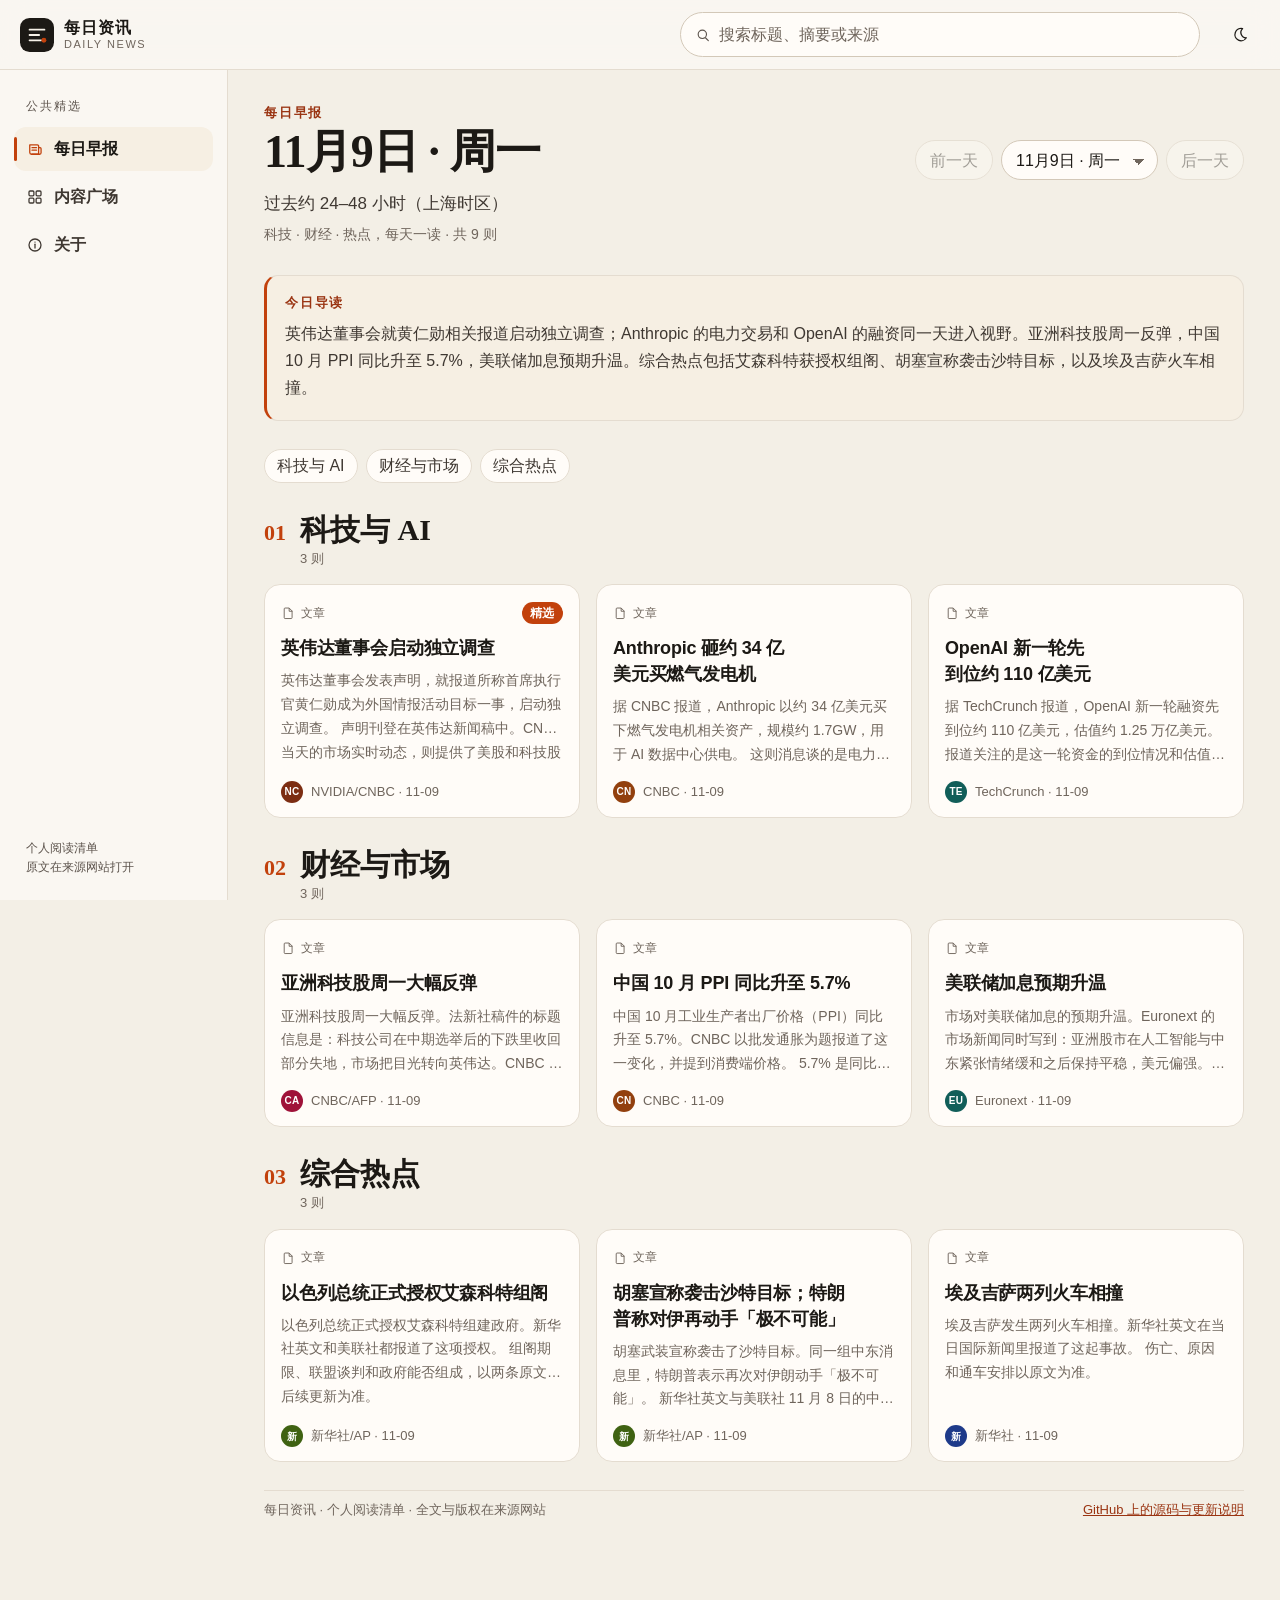
==== index.html @ 3d808246 "Add the 每日资讯 static reader for GitHub Pages Ship a Chinese daily brief (早报, 内容广场, 详情, 关于) that reads" ====
<!DOCTYPE html>
<html lang="zh-Hans">
<head>
  <meta charset="utf-8">
  <meta name="viewport" content="width=device-width, initial-scale=1">
  <title>每日资讯</title>
  <meta name="description" content="科技 · 财经 · 热点，每天一读。个人维护的每日新闻早报。">
  <meta name="theme-color" content="#faf7f2">
  <script>
    (function () {
      try {
        if (location.pathname === '/daily-news') {
          location.replace('/daily-news/' + location.search + location.hash);
          return;
        }
      } catch (e) {}
      try {
        if (localStorage.getItem('dn-theme') === 'dark') {
          document.documentElement.setAttribute('data-theme', 'dark');
        }
      } catch (e) {}
    })();
  </script>
  <style>
    html { background: #f3efe6; }
    html[data-theme="dark"] { background: #141311; }
  </style>
  <link rel="stylesheet" href="css/styles.css">
  <link rel="icon" href="favicon.svg" type="image/svg+xml">
  <link rel="manifest" href="site.webmanifest">
</head>
<body>
  <a class="skip" href="#main">跳到主要内容</a>
  <header class="topbar">
    <button class="icon-btn menu-btn" type="button" data-action="menu" aria-expanded="false" aria-controls="sidenav" aria-label="打开导航">
      <svg viewBox="0 0 24 24" aria-hidden="true" class="i"><path d="M4 7h16M4 12h16M4 17h16" fill="none" stroke="currentColor" stroke-width="1.7" stroke-linecap="round"/></svg>
    </button>
    <a class="brand" href="#/" id="brand-link">
      <svg class="logo-mark" viewBox="0 0 32 32" aria-hidden="true">
        <rect class="tile" width="32" height="32" rx="9" fill="#1c1915"/>
        <path class="line" d="M9 11h14M9 16h9M9 21h11" stroke="#f6f1e8" stroke-width="1.7" stroke-linecap="round"/>
        <circle cx="22.5" cy="21" r="2.3" fill="#c2410c"/>
      </svg>
      <span class="brand-text">
        <span class="brand-name">每日资讯</span>
        <span class="brand-en">Daily News</span>
      </span>
    </a>
    <form class="search" id="search-form" role="search">
      <svg viewBox="0 0 24 24" aria-hidden="true" class="search-ico"><circle cx="11" cy="11" r="6.25" fill="none" stroke="currentColor" stroke-width="1.7"/><path d="M16 16.5L20 20.5" fill="none" stroke="currentColor" stroke-width="1.7" stroke-linecap="round"/></svg>
      <label class="visually-hidden" for="q">搜索标题、摘要或来源</label>
      <input id="q" type="search" placeholder="搜索标题、摘要或来源" autocomplete="off" enterkeyhint="search">
      <button class="icon-btn clear-btn" type="button" id="clear-q" data-action="clear-search" hidden aria-label="清除搜索">
        <svg viewBox="0 0 24 24" aria-hidden="true" class="i"><path d="M7 7l10 10M17 7L7 17" fill="none" stroke="currentColor" stroke-width="1.7" stroke-linecap="round"/></svg>
      </button>
    </form>
    <div class="tools">
      <button class="icon-btn" type="button" data-action="theme" aria-label="切换为深色">
        <svg class="icon-moon" viewBox="0 0 24 24" aria-hidden="true"><path d="M15.5 3.5a8.2 8.2 0 1 0 5 12.2A7 7 0 0 1 15.5 3.5z" fill="none" stroke="currentColor" stroke-width="1.7" stroke-linejoin="round"/></svg>
        <svg class="icon-sun" viewBox="0 0 24 24" aria-hidden="true"><circle cx="12" cy="12" r="3.2" fill="none" stroke="currentColor" stroke-width="1.7"/><path d="M12 3.5v2.2M12 18.3V20.5M3.5 12h2.2M18.3 12h2.2M6 6l1.6 1.6M16.4 16.4L18 18M18 6l-1.6 1.6M7.6 16.4L6 18" fill="none" stroke="currentColor" stroke-width="1.7" stroke-linecap="round"/></svg>
      </button>
    </div>
  </header>
  <button class="scrim" id="scrim" type="button" data-action="close-menu" hidden aria-label="关闭导航"></button>
  <div class="shell">
    <nav class="sidenav" id="sidenav" aria-label="主导航">
      <p class="nav-label" id="nav-public">公共精选</p>
      <ul class="nav-list" aria-labelledby="nav-public">
        <li>
          <a class="nav-link" href="#/" data-nav="brief">
            <svg class="nav-ico" viewBox="0 0 24 24" aria-hidden="true"><path fill="none" stroke="currentColor" stroke-width="1.7" stroke-linejoin="round" d="M5 6.5h10.2A1.6 1.6 0 0 1 16.8 8.1V19H7.4A2.4 2.4 0 0 1 5 16.6V6.5z"/><path fill="none" stroke="currentColor" stroke-width="1.7" d="M16.8 10.2h2A1.3 1.3 0 0 1 20.1 11.5V17a2 2 0 0 1-2 2H7.4"/><path fill="none" stroke="currentColor" stroke-width="1.7" stroke-linecap="round" d="M8 10.2h6M8 13.6h6"/></svg>
            每日早报
          </a>
        </li>
        <li>
          <a class="nav-link" href="#/explore" data-nav="explore">
            <svg class="nav-ico" viewBox="0 0 24 24" aria-hidden="true"><rect x="4" y="4" width="6.5" height="6.5" rx="1.4" fill="none" stroke="currentColor" stroke-width="1.7"/><rect x="13.5" y="4" width="6.5" height="6.5" rx="1.4" fill="none" stroke="currentColor" stroke-width="1.7"/><rect x="4" y="13.5" width="6.5" height="6.5" rx="1.4" fill="none" stroke="currentColor" stroke-width="1.7"/><rect x="13.5" y="13.5" width="6.5" height="6.5" rx="1.4" fill="none" stroke="currentColor" stroke-width="1.7"/></svg>
            内容广场
          </a>
        </li>
        <li>
          <a class="nav-link" href="#/about" data-nav="about">
            <svg class="nav-ico" viewBox="0 0 24 24" aria-hidden="true"><circle cx="12" cy="12" r="8" fill="none" stroke="currentColor" stroke-width="1.7"/><path stroke="currentColor" stroke-width="1.7" stroke-linecap="round" d="M12 11v5"/><circle cx="12" cy="8.1" r="0.9" fill="currentColor"/></svg>
            关于
          </a>
        </li>
      </ul>
      <p class="nav-foot">个人阅读清单<br>原文在来源网站打开</p>
    </nav>
    <main id="main" tabindex="-1">
      <p class="loading">正在整理今天的早报…</p>
      <noscript><p class="noscript">需要启用 JavaScript 才能阅读。内容在 data/digests.json。</p></noscript>
    </main>
  </div>
  <script src="js/app.js" defer></script>
</body>
</html>
---- css/styles.css ----
:root {
  --bg: #f3efe6;
  --bg-elev: #faf7f2;
  --surface: #fffcf8;
  --ink: #1c1915;
  --ink-soft: #3f3832;
  --muted: #6f655c;
  --faint: #5c534c;
  --line: #e4dcd0;
  --line-strong: #d3c8b8;
  --accent: #c2410c;
  --accent-strong: #9a3412;
  --tint: #f6efe3;
  --pill-bg: #c2410c;
  --pill-fg: #ffffff;
  --shadow: 0 16px 40px rgba(60, 40, 20, 0.06);
  --header-h: 68px;
  --sidebar-w: 228px;
  --radius: 16px;
  --sans: "PingFang SC", "Hiragino Sans GB", "Noto Sans SC", "Microsoft YaHei", "WenQuanYi Micro Hei", "Droid Sans Fallback", "Segoe UI", sans-serif;
  --serif: "Songti SC", "Noto Serif SC", "Noto Serif CJK SC", "Source Han Serif SC", "STSong", "PMingLiU", "PingFang SC", "Noto Sans SC", "Microsoft YaHei", "WenQuanYi Micro Hei", serif;
  color-scheme: light;
  background: var(--bg);
  color: var(--ink);
}

[data-theme="dark"] {
  --bg: #141311;
  --bg-elev: #1c1a17;
  --surface: #24211d;
  --ink: #f4efe8;
  --ink-soft: #e7dfd4;
  --muted: #cbbbaa;
  --faint: #a89886;
  --line: #3a342c;
  --line-strong: #4d453c;
  --accent: #fb923c;
  --accent-strong: #fdba74;
  --tint: #2a231c;
  --shadow: 0 16px 40px rgba(0, 0, 0, 0.35);
  color-scheme: dark;
}

*,
*::before,
*::after { box-sizing: border-box; }

html { scroll-behavior: smooth; }

body {
  margin: 0;
  min-height: 100vh;
  background: var(--bg);
  color: var(--ink);
  font-family: var(--sans);
  font-size: 16px;
  line-height: 1.7;
  text-rendering: optimizeLegibility;
}

h1, h2, h3, p { margin: 0; }
ul { margin: 0; padding: 0; list-style: none; }
button, input, select { font: inherit; color: inherit; }
button { background: none; border: 0; padding: 0; cursor: pointer; }
img, svg { display: block; }
a { color: inherit; }

:focus { outline: none; }
:focus-visible {
  outline: 2px solid var(--accent);
  outline-offset: 3px;
}

::selection {
  background: #ffd7c2;
  color: #1c1915;
}

[data-theme="dark"] ::selection {
  background: #7c2d12;
  color: #fff7ed;
}

.visually-hidden {
  position: absolute;
  width: 1px;
  height: 1px;
  padding: 0;
  margin: -1px;
  overflow: hidden;
  clip: rect(0, 0, 0, 0);
  white-space: nowrap;
  border: 0;
}

.skip {
  position: absolute;
  left: 12px;
  top: 8px;
  transform: translateY(-160%);
  background: var(--ink);
  color: var(--bg);
  padding: 8px 12px;
  border-radius: 8px;
  z-index: 80;
  text-decoration: none;
}
.skip:focus { transform: none; }

.topbar {
  position: sticky;
  top: 0;
  z-index: 50;
  display: grid;
  grid-template-columns: auto minmax(160px, 1fr) auto;
  grid-template-areas: "brand search tools";
  gap: 16px 20px;
  align-items: center;
  padding: 12px 20px;
  background: color-mix(in srgb, var(--bg-elev) 92%, transparent);
  border-bottom: 1px solid var(--line);
  backdrop-filter: blur(14px);
}

.menu-btn { grid-area: menu; display: none; }
.brand {
  grid-area: brand;
  display: flex;
  align-items: center;
  gap: 10px;
  min-width: 0;
  text-decoration: none;
  color: inherit;
}
.logo-mark { width: 34px; height: 34px; flex: none; }
.brand-name {
  display: block;
  font-weight: 700;
  font-size: 16px;
  letter-spacing: 0.06em;
  line-height: 1.2;
}
.brand-en {
  display: block;
  margin-top: 1px;
  color: var(--muted);
  font-size: 11px;
  letter-spacing: 0.14em;
  text-transform: uppercase;
  line-height: 1.2;
}

.search {
  grid-area: search;
  justify-self: end;
  width: min(520px, 100%);
  display: flex;
  align-items: center;
  gap: 8px;
  min-height: 42px;
  padding: 0 6px 0 14px;
  border: 1px solid var(--line-strong);
  border-radius: 999px;
  background: var(--surface);
}
.search-ico { width: 16px; height: 16px; color: var(--faint); flex: none; }
.search input {
  flex: 1;
  min-width: 0;
  border: 0;
  background: transparent;
  padding: 8px 0;
  font-size: 16px;
}
.search input:focus { outline: none; }
.search input::-webkit-search-cancel-button { display: none; }
.search input::placeholder { color: var(--muted); opacity: 1; }
.search:focus-within {
  border-color: var(--accent);
  outline: 2px solid var(--accent);
  outline-offset: 2px;
}
.clear-btn { width: 32px; height: 32px; }

.tools { grid-area: tools; display: flex; align-items: center; }

.icon-btn {
  width: 40px;
  height: 40px;
  display: inline-flex;
  align-items: center;
  justify-content: center;
  border-radius: 999px;
  color: var(--ink);
}
.icon-btn:hover { background: var(--tint); }
.icon-btn .i,
.icon-btn svg { width: 18px; height: 18px; }
.menu-btn { display: none; }
[hidden] { display: none !important; }
.icon-sun { display: none; }
[data-theme="dark"] .icon-moon { display: none; }
[data-theme="dark"] .icon-sun { display: block; }
[data-theme="dark"] .logo-mark .tile { fill: #f4efe8; }
[data-theme="dark"] .logo-mark .line { stroke: #1c1915; }

.shell {
  display: grid;
  grid-template-columns: var(--sidebar-w) minmax(0, 1fr);
  align-items: start;
}

.sidenav {
  position: sticky;
  top: var(--header-h);
  height: calc(100vh - var(--header-h));
  display: flex;
  flex-direction: column;
  padding: 22px 14px 18px;
  border-right: 1px solid var(--line);
  background: var(--bg-elev);
  overflow: auto;
}
.nav-label {
  margin: 4px 12px 10px;
  color: var(--faint);
  font-size: 12px;
  letter-spacing: 0.16em;
}
.nav-list { display: flex; flex-direction: column; gap: 4px; }
.nav-link {
  position: relative;
  display: flex;
  align-items: center;
  gap: 10px;
  min-height: 44px;
  padding: 0 12px;
  border-radius: 12px;
  color: var(--ink-soft);
  text-decoration: none;
  font-weight: 600;
}
.nav-ico { width: 18px; height: 18px; flex: none; }
.nav-link:hover { background: var(--tint); color: var(--ink); }
.nav-link[aria-current="page"] {
  background: var(--tint);
  color: var(--ink);
  font-weight: 700;
}
.nav-link[aria-current="page"]::before {
  content: "";
  position: absolute;
  left: 0;
  top: 10px;
  bottom: 10px;
  width: 3px;
  border-radius: 999px;
  background: var(--accent);
}
.nav-link[aria-current="page"] .nav-ico { color: var(--accent); }
.nav-foot {
  margin-top: auto;
  padding: 16px 12px 4px;
  color: var(--faint);
  font-size: 12px;
  line-height: 1.65;
}

.scrim {
  position: fixed;
  inset: 0;
  z-index: 40;
  border: 0;
  background: rgba(28, 24, 20, 0.38);
  cursor: pointer;
}

main { min-width: 0; padding: 32px 36px 80px; outline: none; }
.page {
  max-width: 1080px;
  display: flex;
  flex-direction: column;
  gap: 28px;
  container-type: inline-size;
}
.page-narrow { max-width: 740px; }

.loading, .noscript { color: var(--muted); padding: 40px 0; }

.eyebrow, .lede-kicker {
  color: var(--accent-strong);
  font-size: 13px;
  font-weight: 700;
  letter-spacing: 0.14em;
}
h1 {
  font-family: var(--serif);
  font-weight: 600;
  font-size: clamp(32px, 4vw, 46px);
  line-height: 1.22;
  letter-spacing: -0.02em;
  text-wrap: balance;
}
main h1:focus,
main h1:focus-visible { outline: none; }
.hero-top {
  display: flex;
  justify-content: space-between;
  align-items: flex-end;
  gap: 20px 28px;
  flex-wrap: wrap;
}
.dek { margin-top: 10px; color: var(--ink-soft); font-size: 17px; max-width: 40rem; }
.subdek { margin-top: 4px; color: var(--muted); font-size: 14px; }

.day-switch { display: flex; align-items: center; gap: 8px; flex-wrap: wrap; }
.day-btn {
  min-height: 40px;
  padding: 0 14px;
  border-radius: 999px;
  border: 1px solid var(--line-strong);
  background: var(--surface);
  color: var(--ink);
  text-decoration: none;
  display: inline-flex;
  align-items: center;
  cursor: pointer;
}
.day-btn:hover { border-color: var(--ink); }
.day-btn:disabled { opacity: 0.38; cursor: not-allowed; }
.day-select {
  min-height: 40px;
  max-width: 100%;
  border-radius: 999px;
  border: 1px solid var(--line-strong);
  background-color: var(--surface);
  color: var(--ink);
  padding: 0 36px 0 14px;
  appearance: none;
  background-image: linear-gradient(45deg, transparent 50%, var(--muted) 50%), linear-gradient(135deg, var(--muted) 50%, transparent 50%);
  background-position: calc(100% - 18px) 18px, calc(100% - 12px) 18px;
  background-size: 6px 6px, 6px 6px;
  background-repeat: no-repeat;
}

.lede {
  background: var(--tint);
  border: 1px solid var(--line);
  border-left: 3px solid var(--accent);
  border-radius: 14px;
  padding: 16px 18px 18px;
}
.lede-kicker { margin-bottom: 6px; }
.lede p:last-child { color: var(--ink-soft); }

.jump { display: flex; flex-wrap: wrap; gap: 8px; }
.jump button {
  min-height: 34px;
  padding: 0 12px;
  border-radius: 999px;
  border: 1px solid var(--line);
  background: var(--surface);
  color: var(--ink-soft);
}
.jump button:hover { border-color: var(--accent); color: var(--accent-strong); }

.cat-block { scroll-margin-top: calc(var(--header-h) + 16px); display: flex; flex-direction: column; gap: 14px; }
.section-head { display: flex; align-items: baseline; gap: 14px; }
.section-index {
  font-family: var(--serif);
  color: var(--accent);
  font-size: 22px;
  font-weight: 600;
}
.section-head h2 {
  font-family: var(--serif);
  font-size: clamp(24px, 3vw, 30px);
  font-weight: 600;
  line-height: 1.25;
}
.section-count { color: var(--muted); font-size: 13px; }

.filters { display: flex; flex-direction: column; gap: 12px; }
.filter-row {
  border: 0;
  margin: 0;
  padding: 0;
  min-inline-size: 0;
  display: flex;
  align-items: flex-start;
  gap: 12px;
}
.filter-row legend {
  padding: 6px 0 0;
  min-width: 3.2em;
  color: var(--muted);
  font-size: 13px;
}
.chips { display: flex; flex-wrap: wrap; gap: 8px; }
.chip {
  display: inline-flex;
  align-items: center;
  min-height: 34px;
  padding: 0 12px;
  border-radius: 999px;
  border: 1px solid var(--line-strong);
  background: var(--surface);
  color: var(--ink-soft);
  text-decoration: none;
  font-size: 14px;
}
.chip:hover { border-color: var(--ink); color: var(--ink); }
.chip[aria-current="true"] {
  background: var(--ink);
  border-color: var(--ink);
  color: var(--bg);
  font-weight: 700;
}
.chip[aria-current="true"]:hover { color: var(--bg); }

.tz-note, .result-line { color: var(--muted); font-size: 13px; }
.result-line { margin-top: -8px; }

.feature {
  border: 1px solid var(--line);
  border-radius: 18px;
  background: var(--surface);
  overflow: hidden;
  box-shadow: var(--shadow);
}
.feature:focus-within,
.card:focus-within,
.link-card:focus-visible {
  outline: 2px solid var(--accent);
  outline-offset: 3px;
}
.feature-link:focus-visible,
.card-link:focus-visible { outline: none; }
.feature-link {
  display: grid;
  grid-template-columns: minmax(0, 1.45fr) minmax(200px, 0.78fr);
  min-height: 300px;
  color: inherit;
  text-decoration: none;
}
.feature-copy {
  padding: 26px 26px 22px;
  display: flex;
  flex-direction: column;
  gap: 12px;
  min-width: 0;
}
.feature-title {
  font-family: var(--serif);
  font-size: clamp(28px, 3vw, 40px);
  line-height: 1.22;
  font-weight: 600;
  letter-spacing: -0.02em;
  text-wrap: balance;
}
.feature-excerpt {
  color: var(--ink-soft);
  font-size: 16px;
  line-height: 1.7;
  display: -webkit-box;
  -webkit-line-clamp: 4;
  -webkit-box-orient: vertical;
  overflow: hidden;
}
.feature-copy .card-meta { margin-top: auto; }
.feature-cover {
  background:
    radial-gradient(circle at 84% 16%, rgba(194, 65, 12, 0.95), transparent 42%),
    linear-gradient(165deg, #2a211c 0%, #1c1915 58%, #3d261c 100%);
  color: #f6f1e8;
  padding: 22px;
  display: flex;
  flex-direction: column;
  justify-content: space-between;
  gap: 18px;
  min-height: 220px;
}
.feature-cover-top,
.feature-cover-bottom { font-size: 13px; letter-spacing: 0.12em; opacity: 0.86; }
.feature-cover-date {
  font-family: var(--serif);
  font-size: clamp(48px, 5vw, 68px);
  line-height: 0.88;
  letter-spacing: -0.04em;
}

.grid {
  display: grid;
  grid-template-columns: repeat(3, minmax(0, 1fr));
  gap: 16px;
}
.card {
  height: 100%;
  background: var(--surface);
  border: 1px solid var(--line);
  border-radius: var(--radius);
}
.card-link {
  display: flex;
  flex-direction: column;
  height: 100%;
  padding: 16px 16px 14px;
  color: inherit;
  text-decoration: none;
}
.card-top {
  display: flex;
  justify-content: space-between;
  align-items: center;
  gap: 8px;
  min-height: 24px;
}
.type {
  display: inline-flex;
  align-items: center;
  gap: 6px;
  color: var(--muted);
  font-size: 12px;
  letter-spacing: 0.04em;
}
.type .i { width: 14px; height: 14px; flex: none; }
.pill {
  display: inline-flex;
  align-items: center;
  height: 22px;
  padding: 0 8px;
  border-radius: 999px;
  background: var(--pill-bg);
  color: var(--pill-fg);
  font-size: 12px;
  font-weight: 700;
  letter-spacing: 0.06em;
  text-decoration: none;
  flex: none;
}
.card-title {
  margin-top: 10px;
  font-size: 18px;
  line-height: 1.45;
  font-weight: 700;
  letter-spacing: -0.01em;
  text-wrap: balance;
}
.card-excerpt {
  margin-top: 8px;
  flex: 1;
  color: var(--muted);
  font-size: 14px;
  line-height: 1.7;
  display: -webkit-box;
  -webkit-line-clamp: 3;
  -webkit-box-orient: vertical;
  overflow: hidden;
  min-height: calc(1.7em * 3);
}
.card-meta {
  display: flex;
  align-items: center;
  gap: 8px;
  margin-top: 14px;
  color: var(--muted);
  font-size: 13px;
  min-width: 0;
}
.card-meta span:last-child {
  overflow: hidden;
  text-overflow: ellipsis;
  white-space: nowrap;
}
.avatar {
  width: 22px;
  height: 22px;
  border-radius: 50%;
  display: inline-flex;
  align-items: center;
  justify-content: center;
  color: #fff;
  font-size: 10px;
  font-weight: 700;
  letter-spacing: 0.02em;
  flex: none;
}
.avatar.lg { width: 36px; height: 36px; font-size: 13px; }

.back { margin-bottom: -8px; }
.back-link {
  display: inline-flex;
  align-items: center;
  gap: 6px;
  color: var(--muted);
  text-decoration: none;
  font-size: 14px;
}
.back-link:hover { color: var(--accent-strong); }
.kicker-row { display: flex; align-items: center; gap: 8px; flex-wrap: wrap; }
.kicker-link {
  color: var(--accent-strong);
  text-decoration: none;
  font-size: 13px;
  font-weight: 700;
  letter-spacing: 0.08em;
}
.article-head { display: flex; flex-direction: column; gap: 12px; }
.byline {
  display: flex;
  align-items: center;
  gap: 8px 12px;
  flex-wrap: wrap;
  color: var(--muted);
  font-size: 14px;
}
.text-link { color: var(--accent-strong); text-decoration: none; }
.text-link:hover { text-decoration: underline; }
.fine { color: var(--muted); font-size: 13px; }
code {
  font-family: ui-monospace, "SFMono-Regular", Menlo, Consolas, monospace;
  font-size: 0.92em;
  background: var(--tint);
  padding: 0.1em 0.4em;
  border-radius: 6px;
}
.aside-title {
  font-family: var(--serif);
  font-size: 22px;
  font-weight: 600;
  margin: 18px 0 10px;
}
.prose { display: flex; flex-direction: column; gap: 1em; }
.prose p { font-size: 18px; line-height: 1.9; color: var(--ink-soft); }
.sources { display: flex; flex-direction: column; gap: 12px; }
.sources h2 {
  font-family: var(--serif);
  font-size: 26px;
  font-weight: 600;
}
.link-list { display: flex; flex-direction: column; gap: 10px; }
.link-card {
  display: flex;
  align-items: center;
  gap: 12px;
  padding: 14px 16px;
  border: 1px solid var(--line);
  border-radius: 14px;
  background: var(--surface);
  text-decoration: none;
  color: inherit;
}
.link-card .grow { flex: 1; min-width: 0; }
.link-title { display: block; font-weight: 700; line-height: 1.45; }
.link-site { display: block; margin-top: 2px; color: var(--muted); font-size: 13px; }
.newtab {
  color: var(--accent-strong);
  font-size: 13px;
  white-space: nowrap;
}
.link-card:hover { border-color: var(--accent); }

.pager {
  display: grid;
  grid-template-columns: 1fr 1fr;
  gap: 12px;
}
.pager.single { grid-template-columns: 1fr; }
.pager a {
  display: flex;
  flex-direction: column;
  gap: 6px;
  min-height: 96px;
  padding: 14px 16px;
  border: 1px solid var(--line);
  border-radius: 14px;
  background: var(--surface);
  text-decoration: none;
  color: inherit;
}
.pager a.next { align-items: flex-end; text-align: right; }
.pager span { color: var(--muted); font-size: 13px; }
.pager strong { font-weight: 700; line-height: 1.45; }

.empty {
  padding: 28px 8px 8px;
  display: flex;
  flex-direction: column;
  align-items: flex-start;
  gap: 10px;
}
.empty h2 { font-family: var(--serif); font-size: 28px; font-weight: 600; }
.empty p { color: var(--muted); max-width: 36rem; }

.btn {
  display: inline-flex;
  align-items: center;
  justify-content: center;
  min-height: 40px;
  padding: 0 16px;
  border: 0;
  border-radius: 999px;
  background: var(--ink);
  color: var(--bg);
  text-decoration: none;
  font-weight: 700;
  cursor: pointer;
}
.btn:hover { opacity: 0.9; }

.about-layout {
  display: grid;
  grid-template-columns: minmax(0, 1.45fr) minmax(220px, 0.7fr);
  gap: 28px;
  align-items: start;
}
.about-copy { display: flex; flex-direction: column; gap: 14px; color: var(--ink-soft); }
.about-copy h2 { font-family: var(--serif); font-size: 22px; color: var(--ink); font-weight: 600; margin-top: 8px; }
.about-list { display: flex; flex-direction: column; gap: 8px; padding-left: 0; }
.about-list li { padding-left: 14px; position: relative; }
.about-list li::before {
  content: "";
  position: absolute;
  left: 0;
  top: 0.7em;
  width: 6px;
  height: 6px;
  border-radius: 50%;
  background: var(--accent);
}
.stats { display: grid; grid-template-columns: 1fr 1fr; gap: 10px; }
.stat {
  background: var(--surface);
  border: 1px solid var(--line);
  border-radius: 14px;
  padding: 14px 14px 12px;
}
.stat b {
  display: block;
  font-family: var(--serif);
  font-size: 20px;
  font-weight: 600;
  line-height: 1.35;
  word-break: keep-all;
}
.stat span { color: var(--muted); font-size: 13px; }

.site-foot {
  display: flex;
  flex-wrap: wrap;
  justify-content: space-between;
  gap: 8px 18px;
  padding-top: 8px;
  border-top: 1px solid var(--line);
  color: var(--muted);
  font-size: 13px;
}
.site-foot a { color: var(--accent-strong); }

@container (max-width: 820px) {
  .grid { grid-template-columns: repeat(2, minmax(0, 1fr)); }
  .feature-link { grid-template-columns: 1fr; }
  .feature-cover { order: -1; min-height: 132px; }
  .about-layout { grid-template-columns: 1fr; }
}
@container (max-width: 520px) {
  .grid { grid-template-columns: 1fr; }
  .pager { grid-template-columns: 1fr; }
  .filter-row { flex-direction: column; gap: 6px; }
}

@media (max-width: 1100px) {
  .grid { grid-template-columns: repeat(2, minmax(0, 1fr)); }
}
@media (max-width: 860px) {
  .menu-btn { display: inline-flex; }
  .topbar {
    grid-template-columns: auto minmax(0, 1fr) auto;
    grid-template-areas:
      "menu brand tools"
      "search search search";
    gap: 10px 12px;
    padding: 10px 14px 12px;
  }
  .search { justify-self: stretch; width: 100%; max-width: none; }
  .shell { grid-template-columns: 1fr; }
  .sidenav {
    position: fixed;
    z-index: 45;
    top: var(--header-h);
    left: 0;
    bottom: 0;
    width: min(86vw, 300px);
    height: auto;
    transform: translateX(-105%);
    transition: transform 0.2s ease;
    box-shadow: var(--shadow);
  }
  .sidenav.is-open { transform: none; }
  main { padding: 22px 16px 64px; }
  body.nav-open { overflow: hidden; }
  .brand-en { display: none; }
}
@media (max-width: 720px) {
  .grid { grid-template-columns: 1fr; }
  .hero-top { align-items: stretch; }
  .day-switch { width: 100%; }
  .day-select { flex: 1; }
  .feature-link { grid-template-columns: 1fr; }
  .feature-cover { order: -1; min-height: 128px; }
  .about-layout { grid-template-columns: 1fr; }
  .pager { grid-template-columns: 1fr; }
  .link-card { align-items: flex-start; flex-wrap: wrap; }
  .newtab { margin-left: 34px; }
}

@media (hover: hover) {
  .card:hover {
    border-color: var(--line-strong);
    box-shadow: var(--shadow);
    transform: translateY(-2px);
  }
  .card { transition: transform 0.18s ease, box-shadow 0.18s ease, border-color 0.18s ease; }
}

@media (prefers-reduced-motion: reduce) {
  html { scroll-behavior: auto; }
  .card, .sidenav { transition: none; }
  .card:hover { transform: none; }
}

@media print {
  .topbar, .sidenav, .scrim, .day-switch, .jump, .filters, .pager, .site-foot, .back { display: none !important; }
  .shell { display: block; }
  main { padding: 0; }
  body { background: #fff; color: #000; }
  .card, .feature, .lede, .link-card { box-shadow: none; }
}
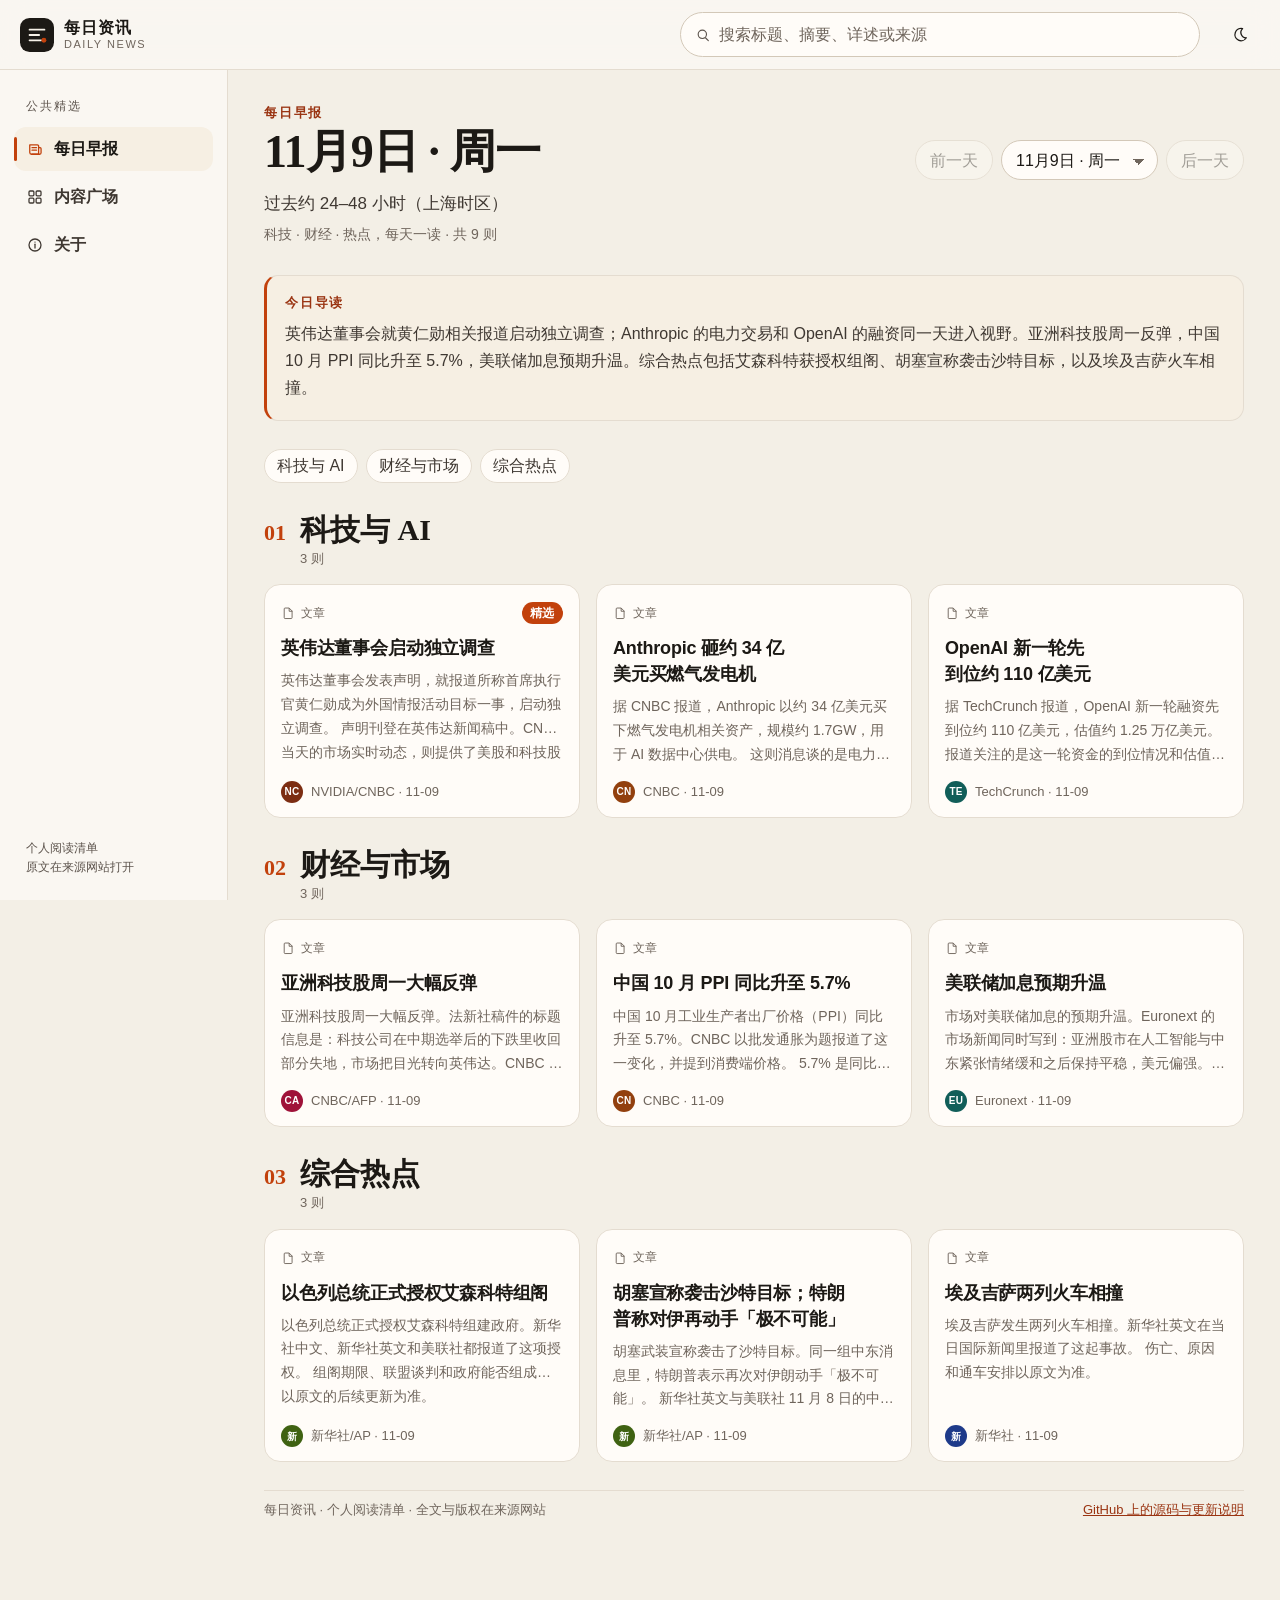
==== commit 6dbb2f79: "Add Chinese share cards, copy link, and optional bodyZh Give the static reader Open Graph and Twitte" ====
--- a/index.html
+++ b/index.html
@@ -5,6 +5,21 @@
   <meta name="viewport" content="width=device-width, initial-scale=1">
   <title>每日资讯</title>
   <meta name="description" content="科技 · 财经 · 热点，每天一读。个人维护的每日新闻早报。">
+  <meta property="og:type" content="website">
+  <meta property="og:locale" content="zh_CN">
+  <meta property="og:site_name" content="每日资讯">
+  <meta property="og:title" content="每日资讯">
+  <meta property="og:description" content="科技 · 财经 · 热点，每天一读。个人维护的每日新闻早报。">
+  <meta property="og:url" content="https://wengqian66.github.io/daily-news/">
+  <meta property="og:image" content="https://wengqian66.github.io/daily-news/assets/og.png">
+  <meta property="og:image:width" content="1200">
+  <meta property="og:image:height" content="630">
+  <meta property="og:image:alt" content="每日资讯：科技、财经、热点，每天一读">
+  <meta name="twitter:card" content="summary_large_image">
+  <meta name="twitter:title" content="每日资讯">
+  <meta name="twitter:description" content="科技 · 财经 · 热点，每天一读。个人维护的每日新闻早报。">
+  <meta name="twitter:image" content="https://wengqian66.github.io/daily-news/assets/og.png">
+  <meta name="twitter:url" content="https://wengqian66.github.io/daily-news/">
   <meta name="theme-color" content="#faf7f2">
   <script>
     (function () {
@@ -48,8 +63,8 @@
     </a>
     <form class="search" id="search-form" role="search">
       <svg viewBox="0 0 24 24" aria-hidden="true" class="search-ico"><circle cx="11" cy="11" r="6.25" fill="none" stroke="currentColor" stroke-width="1.7"/><path d="M16 16.5L20 20.5" fill="none" stroke="currentColor" stroke-width="1.7" stroke-linecap="round"/></svg>
-      <label class="visually-hidden" for="q">搜索标题、摘要或来源</label>
-      <input id="q" type="search" placeholder="搜索标题、摘要或来源" autocomplete="off" enterkeyhint="search">
+      <label class="visually-hidden" for="q">搜索标题、摘要、详述或来源</label>
+      <input id="q" type="search" placeholder="搜索标题、摘要、详述或来源" autocomplete="off" enterkeyhint="search">
       <button class="icon-btn clear-btn" type="button" id="clear-q" data-action="clear-search" hidden aria-label="清除搜索">
         <svg viewBox="0 0 24 24" aria-hidden="true" class="i"><path d="M7 7l10 10M17 7L7 17" fill="none" stroke="currentColor" stroke-width="1.7" stroke-linecap="round"/></svg>
       </button>
--- a/css/styles.css
+++ b/css/styles.css
@@ -614,6 +614,44 @@
   color: var(--muted);
   font-size: 14px;
 }
+.share-row {
+  display: flex;
+  align-items: center;
+  gap: 10px;
+  flex-wrap: wrap;
+}
+.copy-link {
+  min-height: 40px;
+  padding: 0 14px;
+  border: 1px solid var(--line-strong);
+  border-radius: 999px;
+  background: var(--surface);
+  color: var(--ink);
+  font-size: 13px;
+  font-weight: 700;
+}
+.copy-link:hover,
+.copy-link.is-done { border-color: var(--accent); color: var(--accent-strong); }
+.copy-status:empty { display: none; }
+.copy-status {
+  color: var(--accent-strong);
+  font-size: 13px;
+  font-weight: 700;
+}
+.copy-manual {
+  flex-basis: 100%;
+  margin: 0;
+}
+.copy-field {
+  width: 100%;
+  min-height: 42px;
+  padding: 8px 12px;
+  border: 1px solid var(--line-strong);
+  border-radius: 12px;
+  background: var(--surface);
+  color: var(--ink);
+  font-size: 16px;
+}
 .text-link { color: var(--accent-strong); text-decoration: none; }
 .text-link:hover { text-decoration: underline; }
 .fine { color: var(--muted); font-size: 13px; }
@@ -632,17 +670,55 @@
 }
 .prose { display: flex; flex-direction: column; gap: 1em; }
 .prose p { font-size: 18px; line-height: 1.9; color: var(--ink-soft); }
+.body-zh,
 .sources { display: flex; flex-direction: column; gap: 12px; }
+.body-zh { padding-top: 8px; border-top: 1px solid var(--line); }
+.body-zh h2,
 .sources h2 {
   font-family: var(--serif);
   font-size: 26px;
   font-weight: 600;
 }
-.link-list { display: flex; flex-direction: column; gap: 10px; }
+.link-list {
+  display: flex;
+  flex-direction: column;
+  gap: 10px;
+  margin: 0;
+  padding: 0;
+  list-style: none;
+}
+.link-index {
+  width: 1.25em;
+  color: var(--faint);
+  font-size: 13px;
+  font-weight: 700;
+  font-variant-numeric: tabular-nums;
+  flex: none;
+}
+.lang-badge {
+  display: inline-flex;
+  align-items: center;
+  height: 22px;
+  padding: 0 8px;
+  border: 1px solid var(--line-strong);
+  border-radius: 999px;
+  color: var(--ink-soft);
+  font-size: 12px;
+  font-weight: 700;
+  letter-spacing: 0.06em;
+  flex: none;
+}
+.lang-badge[data-lang="zh"] {
+  background: var(--tint);
+  border-color: transparent;
+  color: var(--accent-strong);
+}
 .link-card {
-  display: flex;
-  align-items: center;
-  gap: 12px;
+  display: grid;
+  grid-template-columns: auto minmax(0, 1fr) auto;
+  grid-template-areas: "mark copy side";
+  align-items: center;
+  gap: 8px 12px;
   padding: 14px 16px;
   border: 1px solid var(--line);
   border-radius: 14px;
@@ -650,7 +726,19 @@
   text-decoration: none;
   color: inherit;
 }
-.link-card .grow { flex: 1; min-width: 0; }
+.link-mark {
+  grid-area: mark;
+  display: inline-flex;
+  align-items: center;
+  gap: 10px;
+}
+.link-card .grow { grid-area: copy; min-width: 0; }
+.link-actions {
+  grid-area: side;
+  display: inline-flex;
+  align-items: center;
+  gap: 10px;
+}
 .link-title { display: block; font-weight: 700; line-height: 1.45; }
 .link-site { display: block; margin-top: 2px; color: var(--muted); font-size: 13px; }
 .newtab {
@@ -810,8 +898,14 @@
   .feature-cover { order: -1; min-height: 128px; }
   .about-layout { grid-template-columns: 1fr; }
   .pager { grid-template-columns: 1fr; }
-  .link-card { align-items: flex-start; flex-wrap: wrap; }
-  .newtab { margin-left: 34px; }
+  .link-card {
+    grid-template-columns: auto minmax(0, 1fr);
+    grid-template-areas:
+      "mark copy"
+      "side side";
+    align-items: start;
+  }
+  .link-actions { justify-content: flex-end; }
 }
 
 @media (hover: hover) {
@@ -830,7 +924,7 @@
 }
 
 @media print {
-  .topbar, .sidenav, .scrim, .day-switch, .jump, .filters, .pager, .site-foot, .back { display: none !important; }
+  .topbar, .sidenav, .scrim, .day-switch, .jump, .filters, .pager, .site-foot, .back, .share-row { display: none !important; }
   .shell { display: block; }
   main { padding: 0; }
   body { background: #fff; color: #000; }
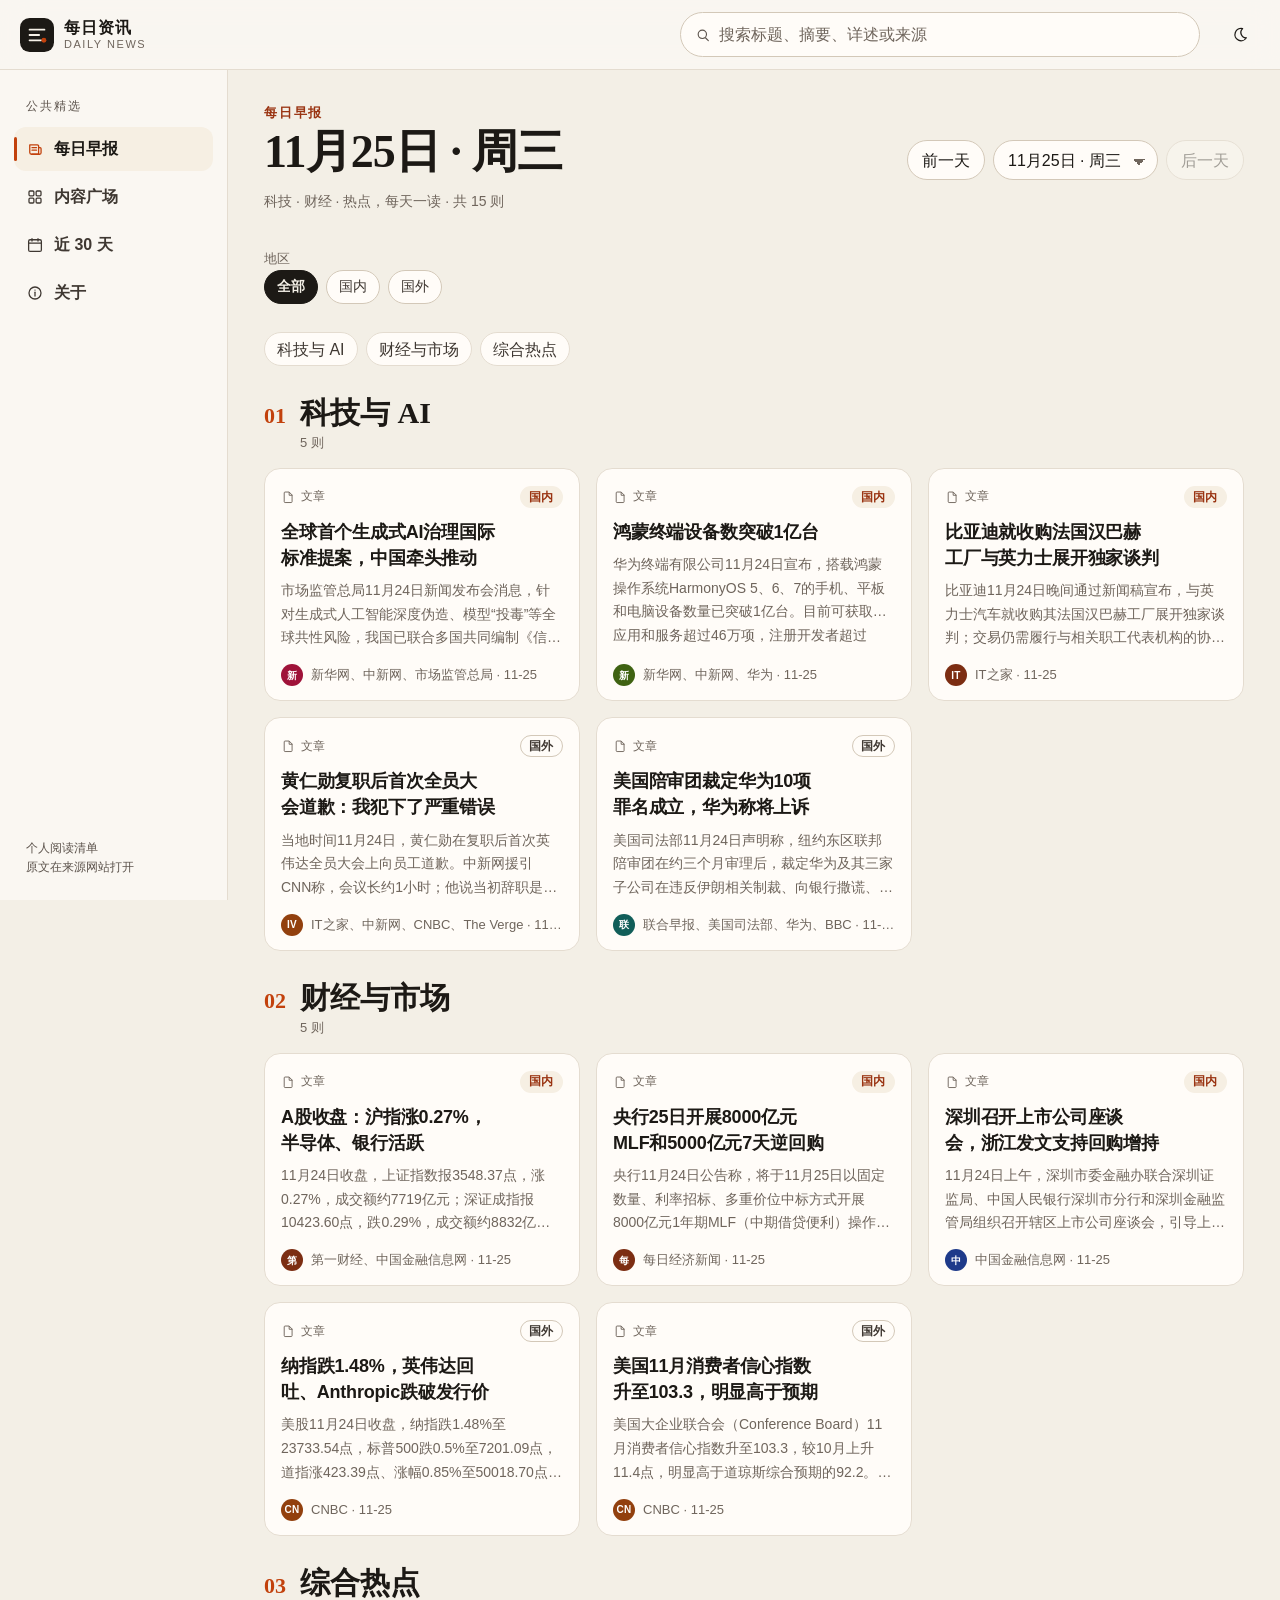
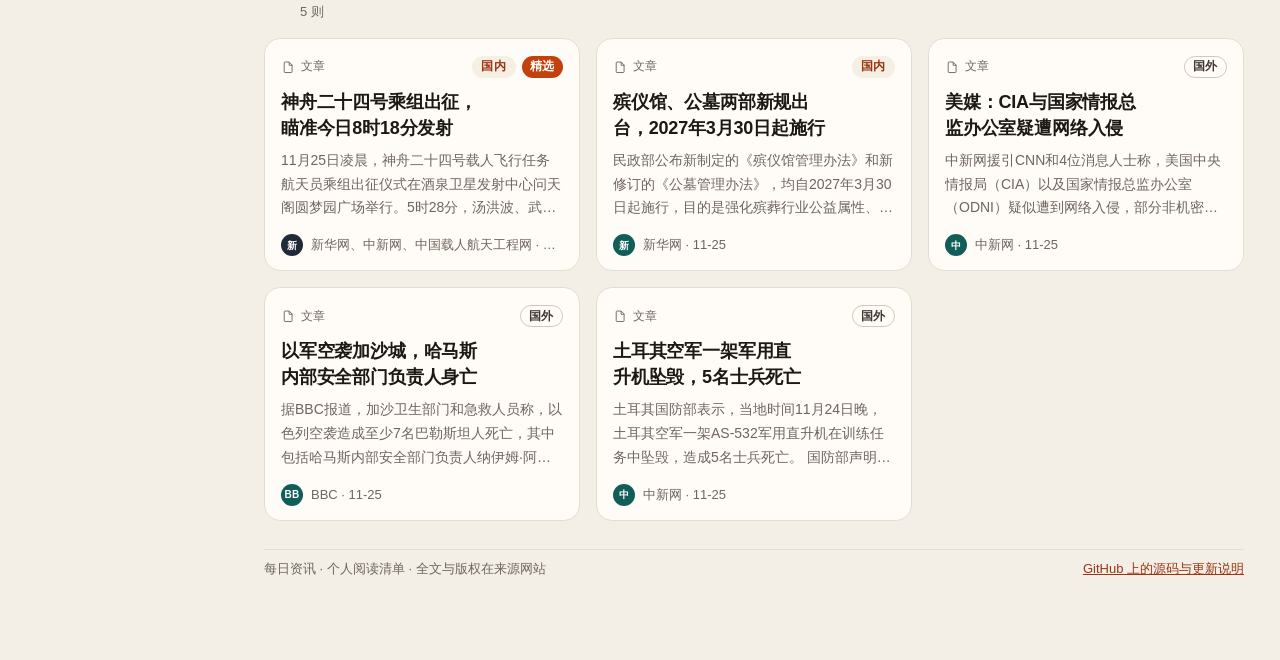
==== commit 4f2ecc88: "Add a 近 30 天 section for topic briefings Publish the 人工智能 last30days report for 2026-10-25 to 2026-1" ====
--- a/index.html
+++ b/index.html
@@ -94,6 +94,12 @@
           </a>
         </li>
         <li>
+          <a class="nav-link" href="#/last30days" data-nav="last30days">
+            <svg class="nav-ico" viewBox="0 0 24 24" aria-hidden="true"><rect x="3.5" y="5" width="17" height="15.5" rx="2" fill="none" stroke="currentColor" stroke-width="1.7"/><path d="M3.5 9.5h17M8 3.5v3.2M16 3.5v3.2" fill="none" stroke="currentColor" stroke-width="1.7" stroke-linecap="round"/></svg>
+            近 30 天
+          </a>
+        </li>
+        <li>
           <a class="nav-link" href="#/about" data-nav="about">
             <svg class="nav-ico" viewBox="0 0 24 24" aria-hidden="true"><circle cx="12" cy="12" r="8" fill="none" stroke="currentColor" stroke-width="1.7"/><path stroke="currentColor" stroke-width="1.7" stroke-linecap="round" d="M12 11v5"/><circle cx="12" cy="8.1" r="0.9" fill="currentColor"/></svg>
             关于
@@ -104,7 +110,7 @@
     </nav>
     <main id="main" tabindex="-1">
       <p class="loading">正在整理今天的早报…</p>
-      <noscript><p class="noscript">需要启用 JavaScript 才能阅读。内容在 data/digests.json。</p></noscript>
+      <noscript><p class="noscript">需要启用 JavaScript 才能阅读。每日早报在 data/digests.json，近 30 天在 data/last30days/。</p></noscript>
     </main>
   </div>
   <script src="js/app.js" defer></script>
--- a/css/styles.css
+++ b/css/styles.css
@@ -514,6 +514,14 @@
   align-items: center;
   gap: 8px;
   min-height: 24px;
+  flex-wrap: wrap;
+}
+.card-marks {
+  display: inline-flex;
+  align-items: center;
+  gap: 6px;
+  margin-left: auto;
+  flex: none;
 }
 .type {
   display: inline-flex;
@@ -670,6 +678,64 @@
 }
 .prose { display: flex; flex-direction: column; gap: 1em; }
 .prose p { font-size: 18px; line-height: 1.9; color: var(--ink-soft); }
+.prose .text-link { color: var(--accent-strong); }
+.report-list { display: flex; flex-direction: column; gap: 16px; }
+.report-list .card-excerpt {
+  -webkit-line-clamp: 4;
+  min-height: 0;
+}
+.report-stack { display: flex; flex-direction: column; gap: 26px; }
+.report-section { display: flex; flex-direction: column; gap: 14px; }
+.masthead-line { color: var(--muted); font-size: 14px; }
+.pull {
+  margin: 0;
+  padding: 14px 16px 16px;
+  background: var(--tint);
+  border: 1px solid var(--line);
+  border-left: 3px solid var(--accent);
+  border-radius: 14px;
+}
+.pull p {
+  font-family: var(--serif);
+  font-size: 17px;
+  line-height: 1.75;
+  color: var(--ink);
+}
+.market-line {
+  margin: 0;
+  padding: 12px 16px;
+  border: 1px dashed var(--line-strong);
+  border-radius: 14px;
+  background: var(--surface);
+}
+.market-line p { color: var(--ink-soft); font-size: 14.5px; line-height: 1.7; }
+.pattern-list {
+  display: flex;
+  flex-direction: column;
+  gap: 12px;
+  margin: 0;
+  padding-left: 1.3em;
+  color: var(--ink-soft);
+}
+.pattern-list li { padding-left: 0.35em; }
+.pattern-list li::marker { color: var(--accent); font-weight: 700; }
+.source-lines {
+  display: flex;
+  flex-direction: column;
+  gap: 8px;
+  margin: 0;
+  padding: 0;
+  list-style: none;
+}
+.source-lines li {
+  padding: 10px 14px;
+  border: 1px solid var(--line);
+  border-radius: 12px;
+  background: var(--surface);
+  color: var(--ink-soft);
+  font-size: 14px;
+  line-height: 1.65;
+}
 .body-zh,
 .sources { display: flex; flex-direction: column; gap: 12px; }
 .body-zh { padding-top: 8px; border-top: 1px solid var(--line); }
@@ -709,6 +775,25 @@
   flex: none;
 }
 .lang-badge[data-lang="zh"] {
+  background: var(--tint);
+  border-color: transparent;
+  color: var(--accent-strong);
+}
+.region-badge {
+  display: inline-flex;
+  align-items: center;
+  height: 22px;
+  padding: 0 8px;
+  border: 1px solid var(--line-strong);
+  border-radius: 999px;
+  background: transparent;
+  color: var(--ink-soft);
+  font-size: 12px;
+  font-weight: 700;
+  letter-spacing: 0.06em;
+  flex: none;
+}
+.region-badge[data-region="cn"] {
   background: var(--tint);
   border-color: transparent;
   color: var(--accent-strong);
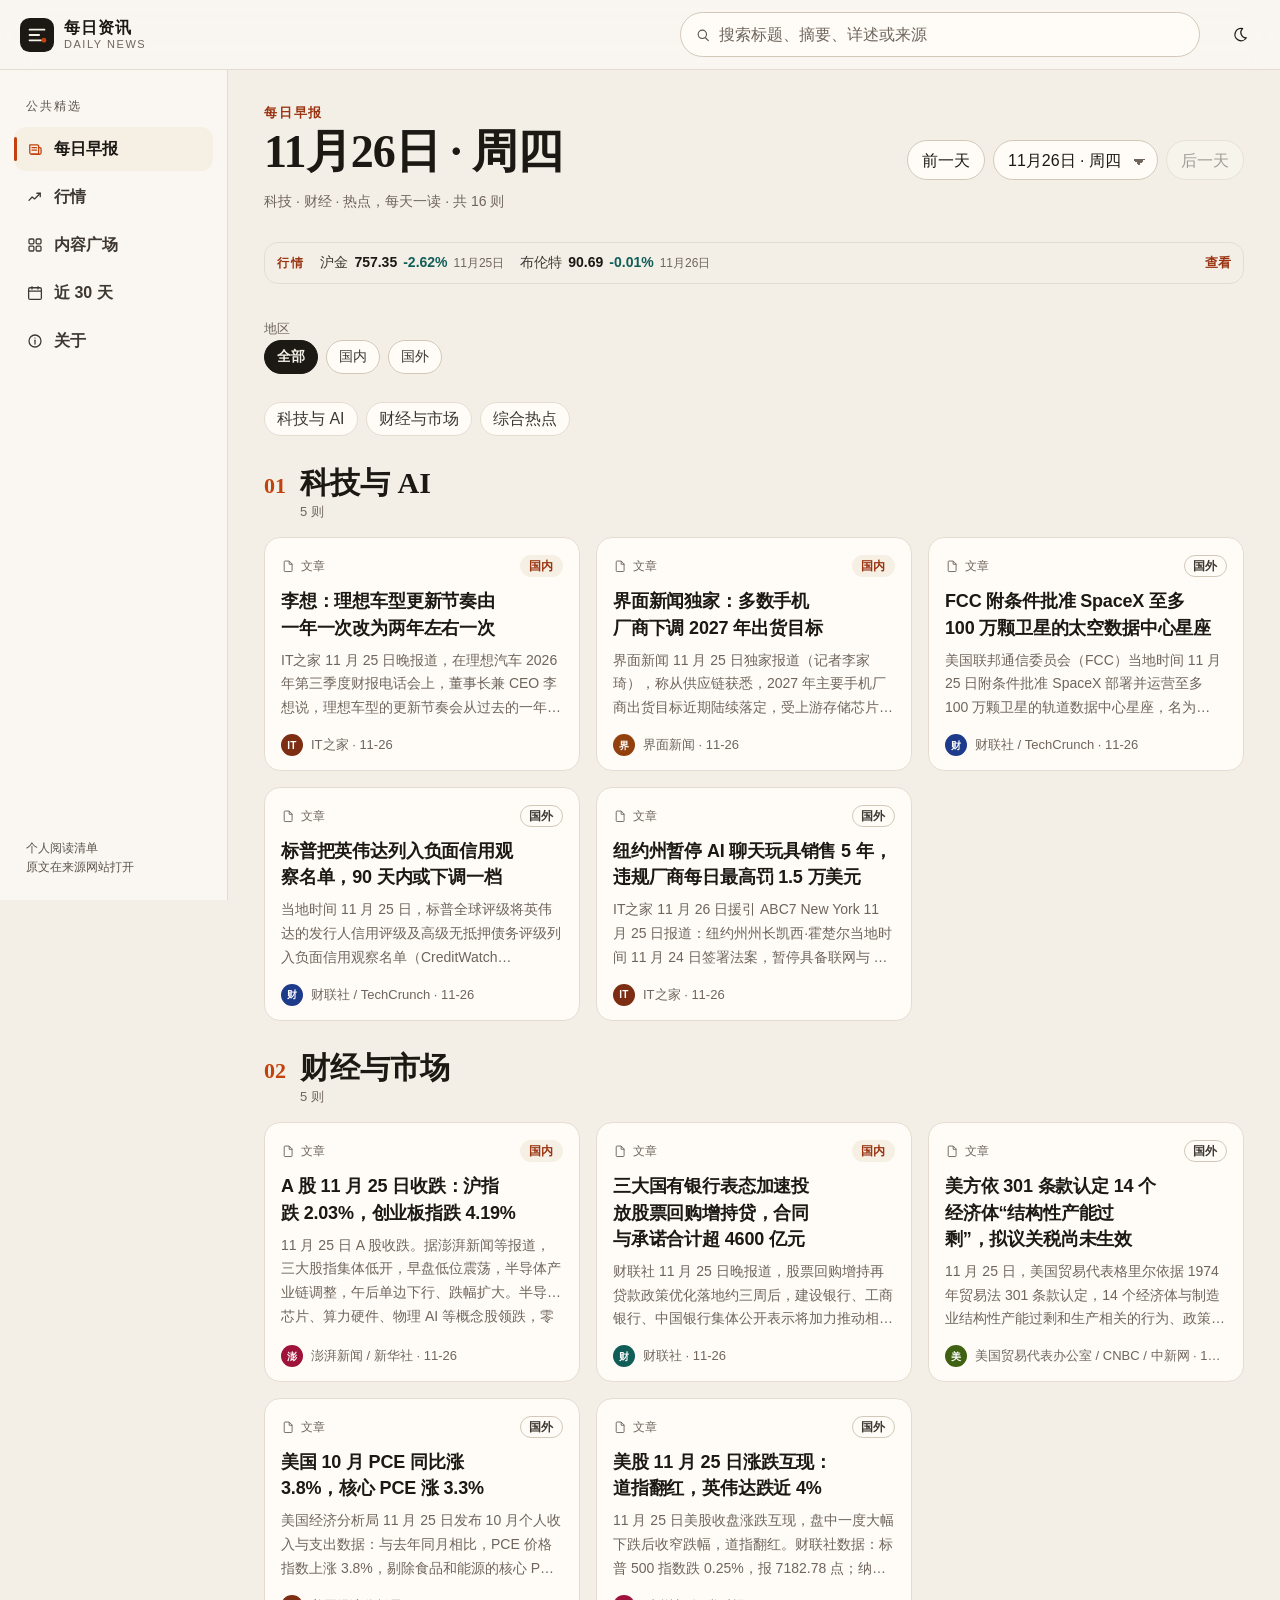
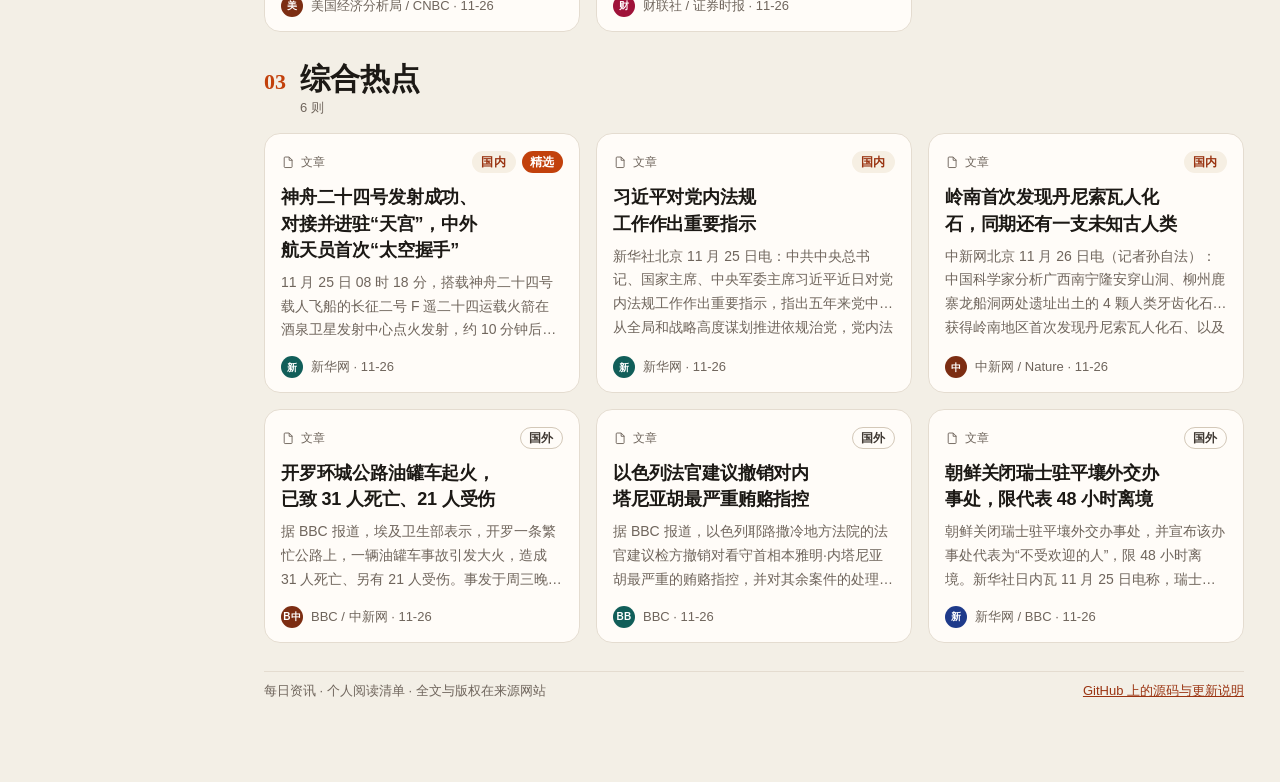
==== commit b0a6422d: "Add a 「行情」 page for daily gold, silver, oil, and fuel prices. The page and the brief teaser read onl" ====
--- a/index.html
+++ b/index.html
@@ -88,6 +88,12 @@
           </a>
         </li>
         <li>
+          <a class="nav-link" href="#/markets" data-nav="markets">
+            <svg class="nav-ico" viewBox="0 0 24 24" aria-hidden="true"><path d="M4 16.5 8.2 12l3.2 2.6L19 7" fill="none" stroke="currentColor" stroke-width="1.7" stroke-linecap="round" stroke-linejoin="round"/><path d="M14.5 7H19v4.5" fill="none" stroke="currentColor" stroke-width="1.7" stroke-linecap="round" stroke-linejoin="round"/></svg>
+            行情
+          </a>
+        </li>
+        <li>
           <a class="nav-link" href="#/explore" data-nav="explore">
             <svg class="nav-ico" viewBox="0 0 24 24" aria-hidden="true"><rect x="4" y="4" width="6.5" height="6.5" rx="1.4" fill="none" stroke="currentColor" stroke-width="1.7"/><rect x="13.5" y="4" width="6.5" height="6.5" rx="1.4" fill="none" stroke="currentColor" stroke-width="1.7"/><rect x="4" y="13.5" width="6.5" height="6.5" rx="1.4" fill="none" stroke="currentColor" stroke-width="1.7"/><rect x="13.5" y="13.5" width="6.5" height="6.5" rx="1.4" fill="none" stroke="currentColor" stroke-width="1.7"/></svg>
             内容广场
@@ -110,7 +116,7 @@
     </nav>
     <main id="main" tabindex="-1">
       <p class="loading">正在整理今天的早报…</p>
-      <noscript><p class="noscript">需要启用 JavaScript 才能阅读。每日早报在 data/digests.json，近 30 天在 data/last30days/。</p></noscript>
+      <noscript><p class="noscript">需要启用 JavaScript 才能阅读。每日早报在 data/digests.json，行情在 data/markets.json，近 30 天在 data/last30days/。</p></noscript>
     </main>
   </div>
   <script src="js/app.js" defer></script>
--- a/css/styles.css
+++ b/css/styles.css
@@ -13,6 +13,8 @@
   --tint: #f6efe3;
   --pill-bg: #c2410c;
   --pill-fg: #ffffff;
+  --up: #9a3412;
+  --down: #115e59;
   --shadow: 0 16px 40px rgba(60, 40, 20, 0.06);
   --header-h: 68px;
   --sidebar-w: 228px;
@@ -36,6 +38,8 @@
   --line-strong: #4d453c;
   --accent: #fb923c;
   --accent-strong: #fdba74;
+  --up: #fdba74;
+  --down: #7dd3c0;
   --tint: #2a231c;
   --shadow: 0 16px 40px rgba(0, 0, 0, 0.35);
   color-scheme: dark;
@@ -417,6 +421,14 @@
   font-weight: 700;
 }
 .chip[aria-current="true"]:hover { color: var(--bg); }
+button.chip { cursor: pointer; }
+button.chip[aria-pressed="true"] {
+  background: var(--ink);
+  border-color: var(--ink);
+  color: var(--bg);
+  font-weight: 700;
+}
+button.chip[aria-pressed="true"]:hover { color: var(--bg); }
 
 .tz-note, .result-line { color: var(--muted); font-size: 13px; }
 .result-line { margin-top: -8px; }
@@ -935,11 +947,13 @@
   .feature-link { grid-template-columns: 1fr; }
   .feature-cover { order: -1; min-height: 132px; }
   .about-layout { grid-template-columns: 1fr; }
+  .quote-grid { grid-template-columns: 1fr; }
 }
 @container (max-width: 520px) {
   .grid { grid-template-columns: 1fr; }
   .pager { grid-template-columns: 1fr; }
   .filter-row { flex-direction: column; gap: 6px; }
+  .fuel-grid { grid-template-columns: 1fr; }
 }
 
 @media (max-width: 1100px) {
@@ -1008,6 +1022,207 @@
   .card:hover { transform: none; }
 }
 
+.market-teaser {
+  display: flex;
+  flex-wrap: wrap;
+  align-items: center;
+  gap: 8px 16px;
+  padding: 8px 12px;
+  border: 1px solid var(--line);
+  border-radius: 14px;
+  background: transparent;
+  color: inherit;
+  text-decoration: none;
+}
+.market-teaser:hover { border-color: var(--line-strong); background: var(--surface); }
+.teaser-kicker {
+  color: var(--accent-strong);
+  font-size: 12px;
+  font-weight: 700;
+  letter-spacing: 0.14em;
+}
+.teaser-item {
+  display: inline-flex;
+  align-items: baseline;
+  gap: 6px;
+  color: var(--ink-soft);
+  font-size: 14px;
+}
+.teaser-item b {
+  color: var(--ink);
+  font-weight: 700;
+  font-variant-numeric: tabular-nums;
+}
+.teaser-date { color: var(--muted); font-size: 12px; }
+.teaser-go {
+  margin-left: auto;
+  color: var(--accent-strong);
+  font-size: 13px;
+  font-weight: 700;
+}
+.chart-span { display: flex; flex-wrap: wrap; gap: 8px; }
+.quote-grid {
+  display: grid;
+  grid-template-columns: 1fr 1fr;
+  gap: 16px;
+}
+.quote-card {
+  display: flex;
+  flex-direction: column;
+  gap: 8px;
+  min-width: 0;
+  padding: 16px 16px 14px;
+  border: 1px solid var(--line);
+  border-radius: var(--radius);
+  background: var(--surface);
+}
+.quote-card h3 {
+  font-family: var(--serif);
+  font-size: 26px;
+  font-weight: 600;
+  line-height: 1.25;
+}
+.quote-empty { color: var(--muted); }
+.quote-empty h3 { color: var(--ink); }
+.quote-price {
+  display: flex;
+  align-items: baseline;
+  gap: 8px;
+}
+.quote-price b {
+  font-family: var(--serif);
+  font-size: 34px;
+  font-weight: 600;
+  font-variant-numeric: tabular-nums;
+  letter-spacing: -0.03em;
+  line-height: 1.1;
+}
+.quote-unit,
+.quote-when { color: var(--muted); font-size: 13px; }
+.quote-change { min-height: 1.4em; }
+.chg { font-weight: 700; font-variant-numeric: tabular-nums; }
+.chg-up { color: var(--up); }
+.chg-down { color: var(--down); }
+.chg-flat { color: var(--muted); }
+.quote-chart { display: flex; flex-direction: column; gap: 6px; margin: 4px 0 0; }
+.quote-chart:focus-visible { outline: 2px solid var(--accent); outline-offset: 3px; border-radius: 10px; }
+.chart-layout {
+  display: grid;
+  grid-template-columns: auto minmax(0, 1fr);
+  gap: 8px;
+  align-items: start;
+}
+.chart-y {
+  position: relative;
+  width: 4.8em;
+  height: 148px;
+  color: var(--faint);
+  font-size: 11px;
+  font-variant-numeric: tabular-nums;
+}
+.chart-y span {
+  position: absolute;
+  right: 0;
+  white-space: nowrap;
+  transform: translateY(-50%);
+}
+.chart-plot {
+  position: relative;
+  height: 148px;
+  touch-action: pan-y;
+}
+.chart-plot svg { width: 100%; height: 100%; }
+.chart-area { fill: var(--accent); opacity: 0.16; }
+.chart-line {
+  fill: none;
+  stroke: var(--accent);
+  stroke-width: 1.75;
+  stroke-linejoin: round;
+  stroke-linecap: round;
+}
+.chart-grid { stroke: var(--line); stroke-width: 1; }
+.chart-rule {
+  position: absolute;
+  top: 0;
+  bottom: 0;
+  width: 1px;
+  background: var(--line-strong);
+  transform: translateX(-50%);
+  pointer-events: none;
+}
+.chart-dot {
+  position: absolute;
+  width: 9px;
+  height: 9px;
+  border: 2px solid var(--accent);
+  border-radius: 50%;
+  background: var(--surface);
+  transform: translate(-50%, -50%);
+  pointer-events: none;
+}
+.chart-x {
+  display: flex;
+  justify-content: space-between;
+  gap: 8px;
+  margin-top: 4px;
+  color: var(--faint);
+  font-size: 11px;
+}
+.chart-x span:nth-child(2) { text-align: center; }
+.chart-x span:last-child { text-align: right; }
+.chart-tip {
+  position: absolute;
+  z-index: 1;
+  top: 8px;
+  left: 8px;
+  max-width: calc(100% - 16px);
+  padding: 3px 8px;
+  border: 1px solid var(--line);
+  border-radius: 8px;
+  background: color-mix(in srgb, var(--surface) 92%, transparent);
+  color: var(--ink);
+  font-size: 12px;
+  font-variant-numeric: tabular-nums;
+  pointer-events: none;
+}
+.fuel-head {
+  display: flex;
+  justify-content: space-between;
+  align-items: flex-end;
+  gap: 12px 20px;
+  flex-wrap: wrap;
+}
+.fuel-picker .day-select { min-width: 7.5em; }
+.fuel-grid {
+  display: grid;
+  grid-template-columns: repeat(3, minmax(0, 1fr));
+  gap: 12px;
+}
+.fuel-tile {
+  display: flex;
+  flex-direction: column;
+  gap: 4px;
+  padding: 14px;
+  border: 1px solid var(--line);
+  border-radius: 14px;
+  background: var(--bg-elev);
+}
+.fuel-tile span:first-child { color: var(--muted); font-size: 13px; }
+.fuel-tile b {
+  font-family: var(--serif);
+  font-size: 28px;
+  font-weight: 600;
+  font-variant-numeric: tabular-nums;
+  line-height: 1.15;
+}
+.fuel-window { color: var(--ink-soft); }
+.fuel-window strong { color: var(--ink); font-weight: 700; }
+
+@media (max-width: 720px) {
+  .quote-grid { grid-template-columns: 1fr; }
+  .teaser-go { margin-left: 0; }
+}
+
 @media print {
   .topbar, .sidenav, .scrim, .day-switch, .jump, .filters, .pager, .site-foot, .back, .share-row { display: none !important; }
   .shell { display: block; }
